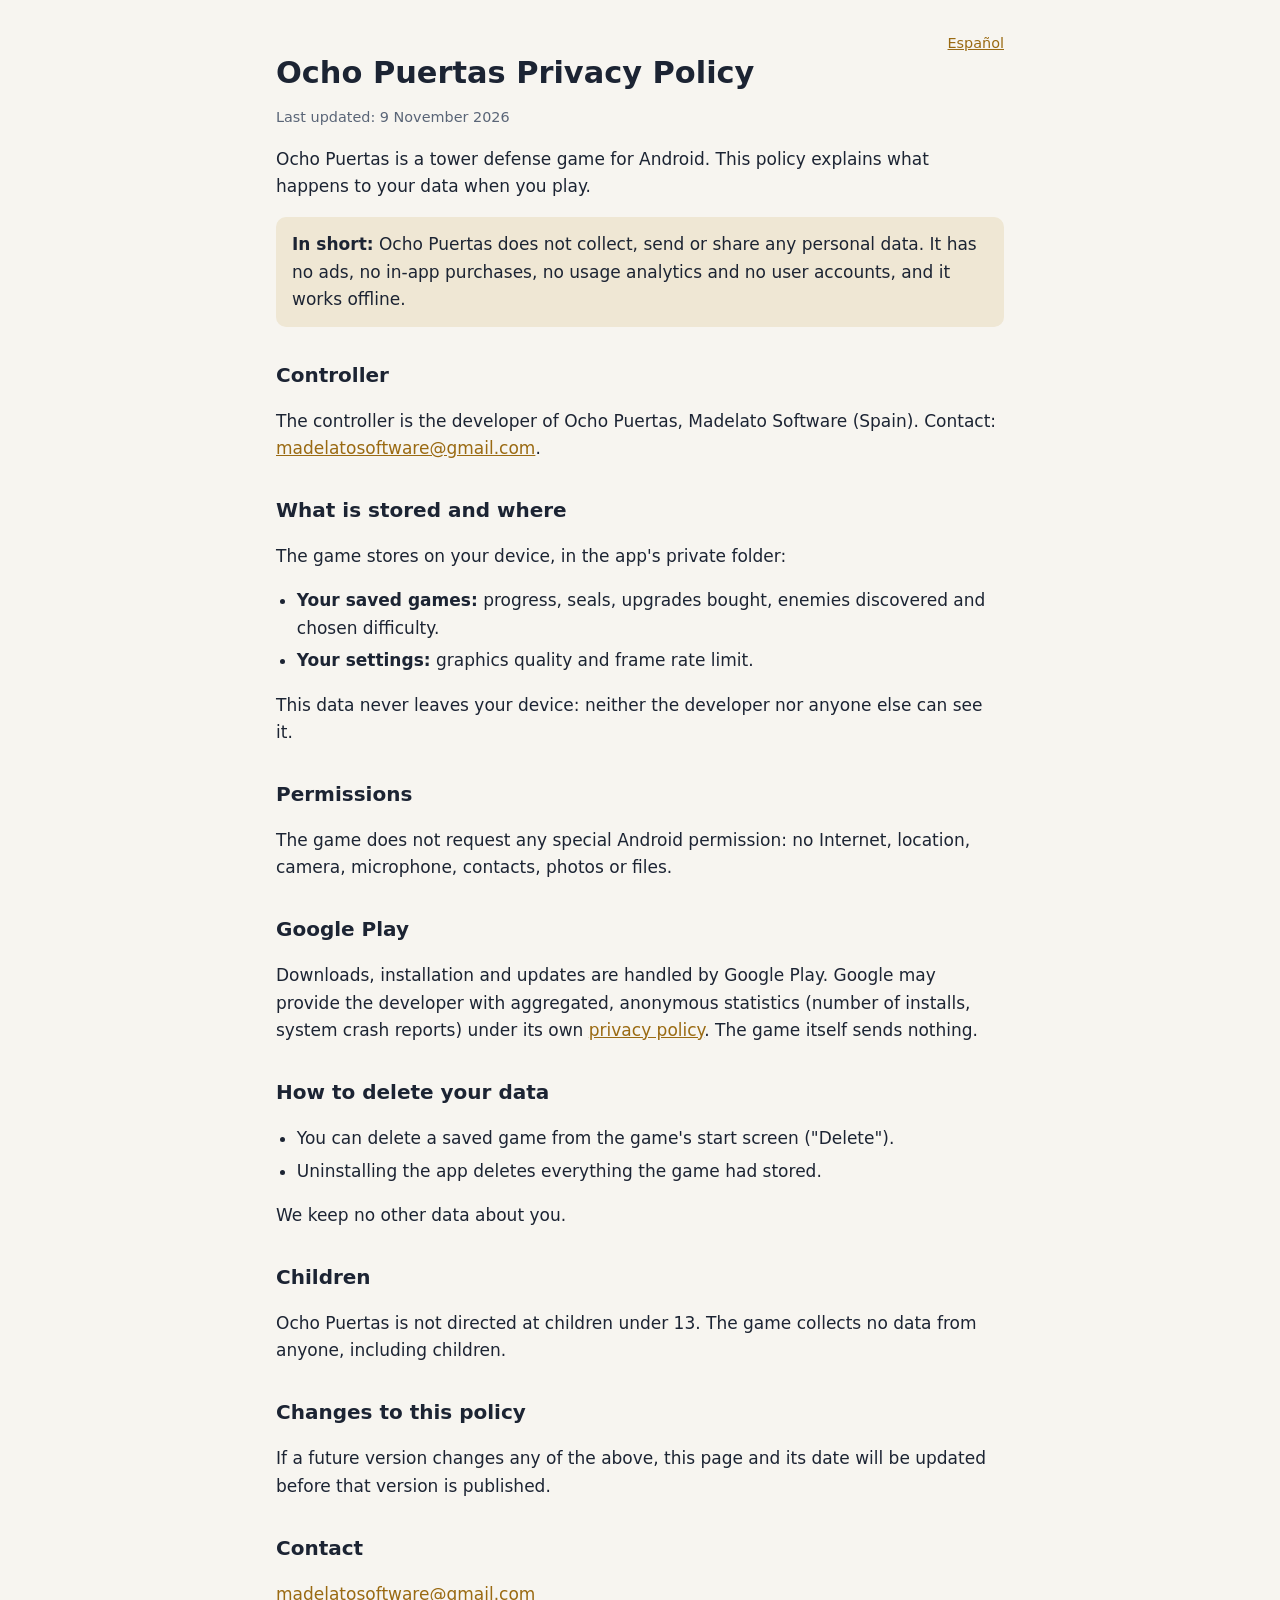
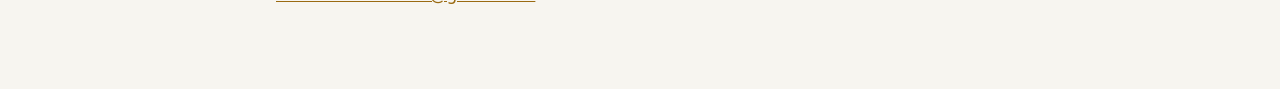
==== en.html @ 392df6e8 "Política de privacidad de Ocho Puertas (es y en) Co-Authored-By: Claude Opus 5.5 <noreply@anthropic." ====
<!doctype html>
<html lang="en">
<head>
<meta charset="utf-8">
<meta name="viewport" content="width=device-width, initial-scale=1">
<title>Privacy Policy · Ocho Puertas</title>
<meta name="description" content="What happens to your data when you play Ocho Puertas.">
<link rel="alternate" hreflang="es" href="index.html">
<link rel="stylesheet" href="style.css">
</head>
<body>
<main>
<p class="lang"><a href="index.html" hreflang="es">Español</a></p>

<h1>Ocho Puertas Privacy Policy</h1>
<p class="meta">Last updated: 9 November 2026</p>

<p>Ocho Puertas is a tower defense game for Android. This policy explains what happens to your data when you play.</p>

<p class="summary"><strong>In short:</strong> Ocho Puertas does not collect, send or share any personal data. It has no ads, no in-app purchases, no usage analytics and no user accounts, and it works offline.</p>

<h2>Controller</h2>
<p>The controller is the developer of Ocho Puertas, Madelato Software (Spain). Contact: <a href="mailto:madelatosoftware@gmail.com">madelatosoftware@gmail.com</a>.</p>

<h2>What is stored and where</h2>
<p>The game stores on your device, in the app's private folder:</p>
<ul>
<li><strong>Your saved games:</strong> progress, seals, upgrades bought, enemies discovered and chosen difficulty.</li>
<li><strong>Your settings:</strong> graphics quality and frame rate limit.</li>
</ul>
<p>This data never leaves your device: neither the developer nor anyone else can see it.</p>

<h2>Permissions</h2>
<p>The game does not request any special Android permission: no Internet, location, camera, microphone, contacts, photos or files.</p>

<h2>Google Play</h2>
<p>Downloads, installation and updates are handled by Google Play. Google may provide the developer with aggregated, anonymous statistics (number of installs, system crash reports) under its own <a href="https://policies.google.com/privacy">privacy policy</a>. The game itself sends nothing.</p>

<h2 id="delete-data">How to delete your data</h2>
<ul>
<li>You can delete a saved game from the game's start screen ("Delete").</li>
<li>Uninstalling the app deletes everything the game had stored.</li>
</ul>
<p>We keep no other data about you.</p>

<h2>Children</h2>
<p>Ocho Puertas is not directed at children under 13. The game collects no data from anyone, including children.</p>

<h2>Changes to this policy</h2>
<p>If a future version changes any of the above, this page and its date will be updated before that version is published.</p>

<h2>Contact</h2>
<p><a href="mailto:madelatosoftware@gmail.com">madelatosoftware@gmail.com</a></p>
</main>
</body>
</html>
---- style.css ----
:root {
  --bg: #f7f5f0;
  --text: #1c2433;
  --muted: #5a6577;
  --accent: #9a6a12;
  --border: #d9d4c7;
  --summary: #efe7d4;
  color-scheme: light dark;
}
@media (prefers-color-scheme: dark) {
  :root {
    --bg: #070d1a;
    --text: #e8edf5;
    --muted: #9aa8bd;
    --accent: #f2b84b;
    --border: #24324a;
    --summary: #13233a;
  }
}
* { box-sizing: border-box; }
body {
  margin: 0;
  background: var(--bg);
  color: var(--text);
  font: 17px/1.6 system-ui, -apple-system, "Segoe UI", Roboto, sans-serif;
}
main { max-width: 760px; margin: 0 auto; padding: 32px 16px 64px; }
h1 { font-size: 1.9rem; line-height: 1.2; margin: 0 0 4px; }
h2 { font-size: 1.25rem; margin: 2rem 0 0.5rem; }
.meta, .lang { color: var(--muted); font-size: 0.9rem; }
.lang { text-align: right; margin: 0; }
.summary { background: var(--summary); border-radius: 10px; padding: 14px 16px; }
a { color: var(--accent); }
code { font-size: 0.9em; overflow-wrap: anywhere; }
ul { padding-left: 1.3rem; }
li { margin: 0.35rem 0; }
table { width: 100%; border-collapse: collapse; font-size: 0.95rem; display: block; overflow-x: auto; }
th, td { text-align: left; vertical-align: top; padding: 8px 10px; border-bottom: 1px solid var(--border); }
th { color: var(--muted); font-weight: 600; }
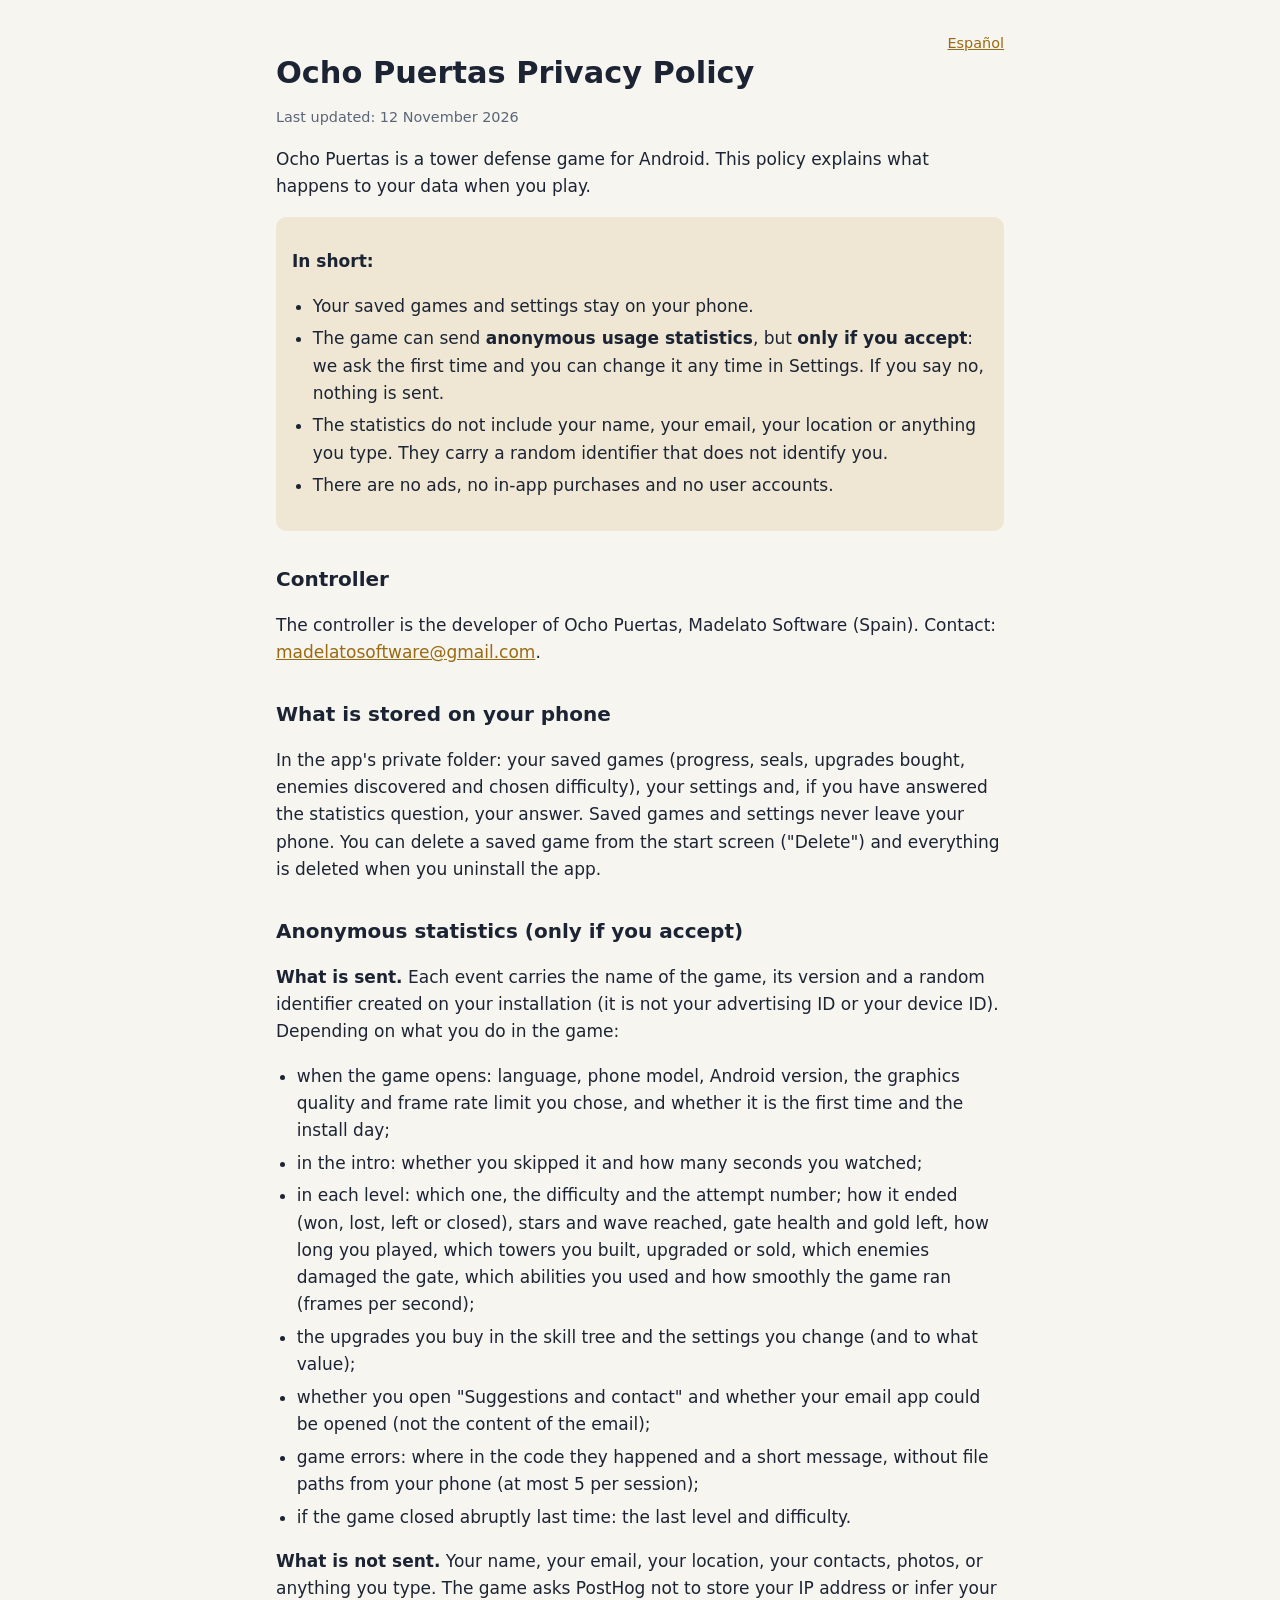
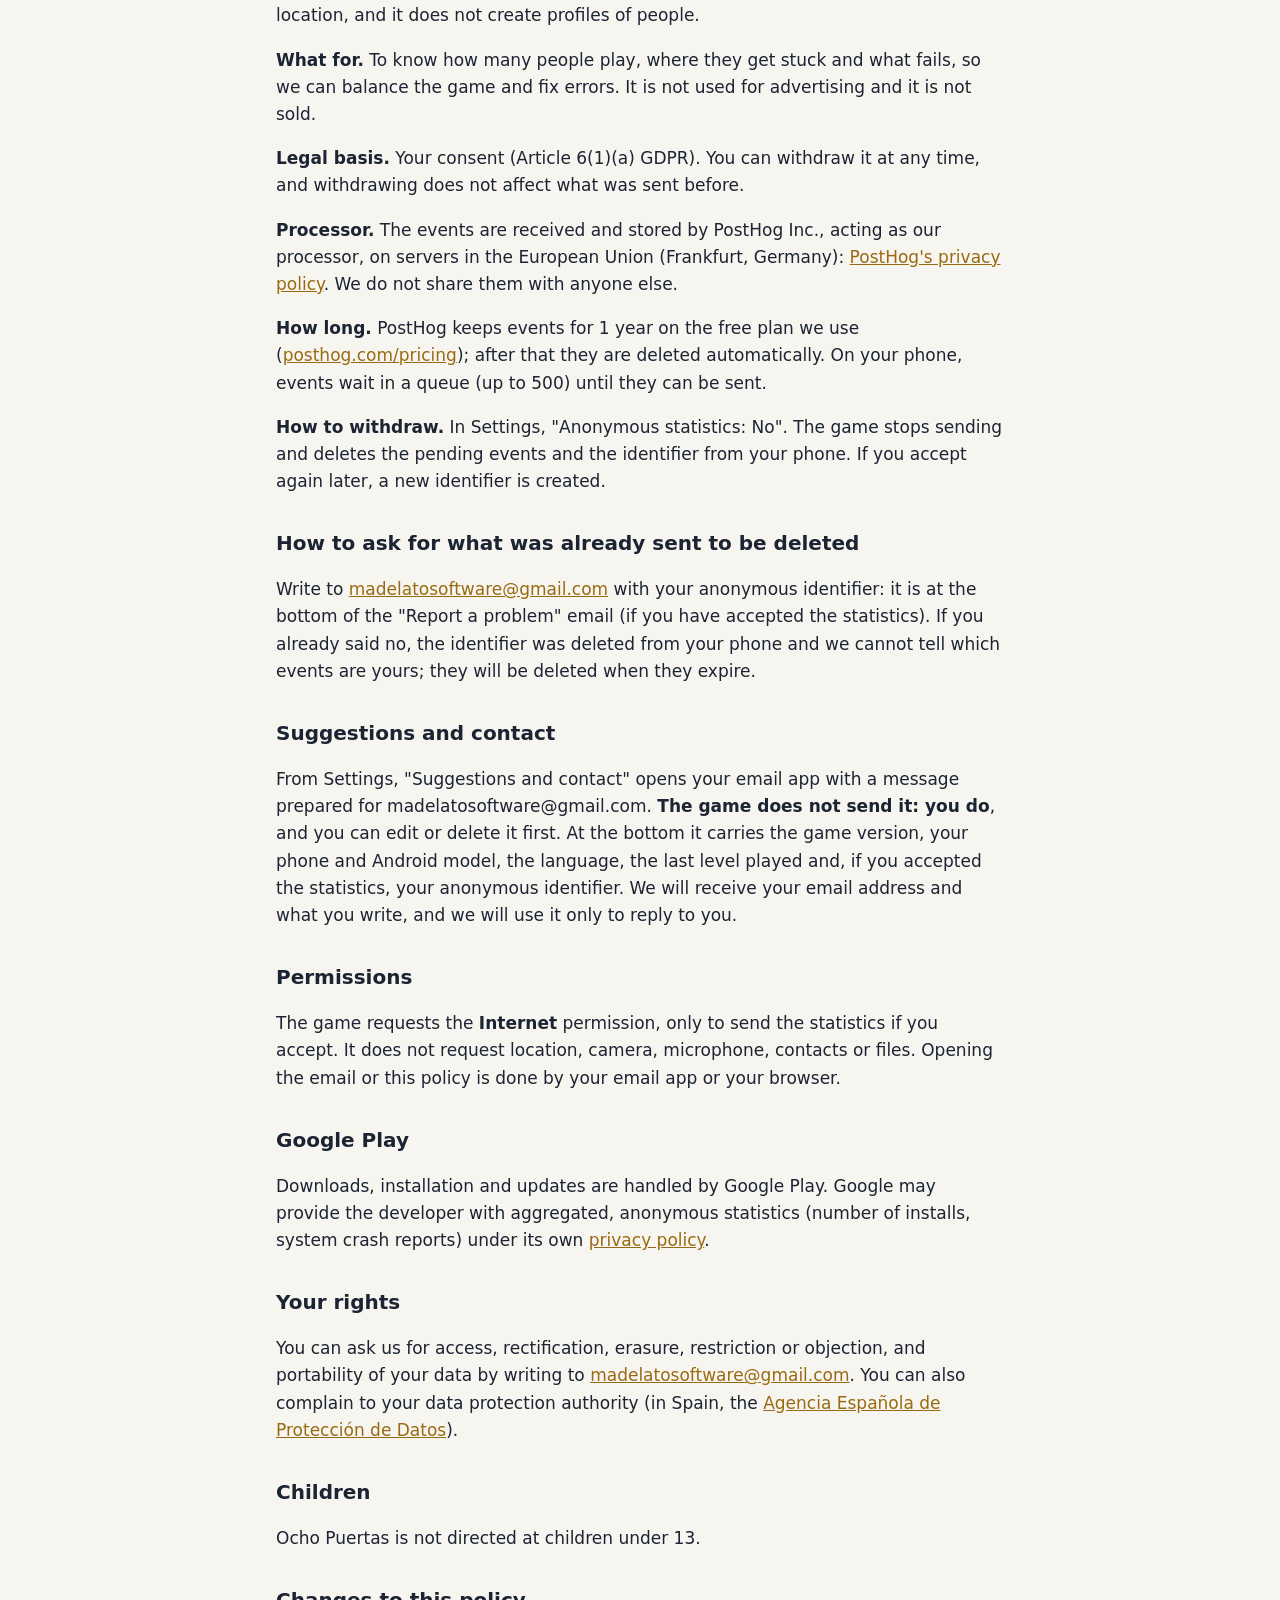
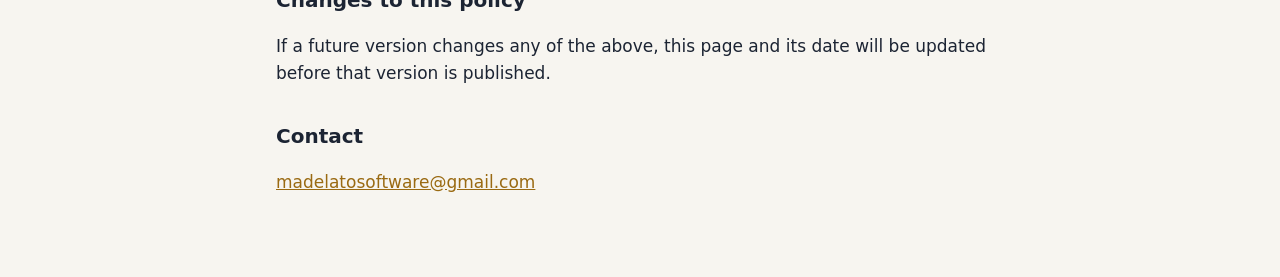
==== commit 667330e6: "Política de privacidad: estadísticas anónimas y contacto Reescrita para la versión con estadísticas " ====
--- a/en.html
+++ b/en.html
@@ -13,38 +13,68 @@
 <p class="lang"><a href="index.html" hreflang="es">Español</a></p>
 
 <h1>Ocho Puertas Privacy Policy</h1>
-<p class="meta">Last updated: 9 November 2026</p>
+<p class="meta">Last updated: 12 November 2026</p>
 
 <p>Ocho Puertas is a tower defense game for Android. This policy explains what happens to your data when you play.</p>
 
-<p class="summary"><strong>In short:</strong> Ocho Puertas does not collect, send or share any personal data. It has no ads, no in-app purchases, no usage analytics and no user accounts, and it works offline.</p>
+<div class="summary">
+<p><strong>In short:</strong></p>
+<ul>
+<li>Your saved games and settings stay on your phone.</li>
+<li>The game can send <strong>anonymous usage statistics</strong>, but <strong>only if you accept</strong>: we ask the first time and you can change it any time in Settings. If you say no, nothing is sent.</li>
+<li>The statistics do not include your name, your email, your location or anything you type. They carry a random identifier that does not identify you.</li>
+<li>There are no ads, no in-app purchases and no user accounts.</li>
+</ul>
+</div>
 
 <h2>Controller</h2>
 <p>The controller is the developer of Ocho Puertas, Madelato Software (Spain). Contact: <a href="mailto:madelatosoftware@gmail.com">madelatosoftware@gmail.com</a>.</p>
 
-<h2>What is stored and where</h2>
-<p>The game stores on your device, in the app's private folder:</p>
+<h2>What is stored on your phone</h2>
+<p>In the app's private folder: your saved games (progress, seals, upgrades bought, enemies discovered and chosen difficulty), your settings and, if you have answered the statistics question, your answer. Saved games and settings never leave your phone. You can delete a saved game from the start screen ("Delete") and everything is deleted when you uninstall the app.</p>
+
+<h2 id="statistics">Anonymous statistics (only if you accept)</h2>
+
+<p><strong>What is sent.</strong> Each event carries the name of the game, its version and a random identifier created on your installation (it is not your advertising ID or your device ID). Depending on what you do in the game:</p>
 <ul>
-<li><strong>Your saved games:</strong> progress, seals, upgrades bought, enemies discovered and chosen difficulty.</li>
-<li><strong>Your settings:</strong> graphics quality and frame rate limit.</li>
+<li>when the game opens: language, phone model, Android version, the graphics quality and frame rate limit you chose, and whether it is the first time and the install day;</li>
+<li>in the intro: whether you skipped it and how many seconds you watched;</li>
+<li>in each level: which one, the difficulty and the attempt number; how it ended (won, lost, left or closed), stars and wave reached, gate health and gold left, how long you played, which towers you built, upgraded or sold, which enemies damaged the gate, which abilities you used and how smoothly the game ran (frames per second);</li>
+<li>the upgrades you buy in the skill tree and the settings you change (and to what value);</li>
+<li>whether you open "Suggestions and contact" and whether your email app could be opened (not the content of the email);</li>
+<li>game errors: where in the code they happened and a short message, without file paths from your phone (at most 5 per session);</li>
+<li>if the game closed abruptly last time: the last level and difficulty.</li>
 </ul>
-<p>This data never leaves your device: neither the developer nor anyone else can see it.</p>
+
+<p><strong>What is not sent.</strong> Your name, your email, your location, your contacts, photos, or anything you type. The game asks PostHog not to store your IP address or infer your location, and it does not create profiles of people.</p>
+
+<p><strong>What for.</strong> To know how many people play, where they get stuck and what fails, so we can balance the game and fix errors. It is not used for advertising and it is not sold.</p>
+
+<p><strong>Legal basis.</strong> Your consent (Article 6(1)(a) GDPR). You can withdraw it at any time, and withdrawing does not affect what was sent before.</p>
+
+<p><strong>Processor.</strong> The events are received and stored by PostHog Inc., acting as our processor, on servers in the European Union (Frankfurt, Germany): <a href="https://posthog.com/privacy">PostHog's privacy policy</a>. We do not share them with anyone else.</p>
+
+<p><strong>How long.</strong> PostHog keeps events for 1 year on the free plan we use (<a href="https://posthog.com/pricing">posthog.com/pricing</a>); after that they are deleted automatically. On your phone, events wait in a queue (up to 500) until they can be sent.</p>
+
+<p><strong>How to withdraw.</strong> In Settings, "Anonymous statistics: No". The game stops sending and deletes the pending events and the identifier from your phone. If you accept again later, a new identifier is created.</p>
+
+<h2 id="delete-data">How to ask for what was already sent to be deleted</h2>
+<p>Write to <a href="mailto:madelatosoftware@gmail.com">madelatosoftware@gmail.com</a> with your anonymous identifier: it is at the bottom of the "Report a problem" email (if you have accepted the statistics). If you already said no, the identifier was deleted from your phone and we cannot tell which events are yours; they will be deleted when they expire.</p>
+
+<h2>Suggestions and contact</h2>
+<p>From Settings, "Suggestions and contact" opens your email app with a message prepared for madelatosoftware@gmail.com. <strong>The game does not send it: you do</strong>, and you can edit or delete it first. At the bottom it carries the game version, your phone and Android model, the language, the last level played and, if you accepted the statistics, your anonymous identifier. We will receive your email address and what you write, and we will use it only to reply to you.</p>
 
 <h2>Permissions</h2>
-<p>The game does not request any special Android permission: no Internet, location, camera, microphone, contacts, photos or files.</p>
+<p>The game requests the <strong>Internet</strong> permission, only to send the statistics if you accept. It does not request location, camera, microphone, contacts or files. Opening the email or this policy is done by your email app or your browser.</p>
 
 <h2>Google Play</h2>
-<p>Downloads, installation and updates are handled by Google Play. Google may provide the developer with aggregated, anonymous statistics (number of installs, system crash reports) under its own <a href="https://policies.google.com/privacy">privacy policy</a>. The game itself sends nothing.</p>
+<p>Downloads, installation and updates are handled by Google Play. Google may provide the developer with aggregated, anonymous statistics (number of installs, system crash reports) under its own <a href="https://policies.google.com/privacy">privacy policy</a>.</p>
 
-<h2 id="delete-data">How to delete your data</h2>
-<ul>
-<li>You can delete a saved game from the game's start screen ("Delete").</li>
-<li>Uninstalling the app deletes everything the game had stored.</li>
-</ul>
-<p>We keep no other data about you.</p>
+<h2>Your rights</h2>
+<p>You can ask us for access, rectification, erasure, restriction or objection, and portability of your data by writing to <a href="mailto:madelatosoftware@gmail.com">madelatosoftware@gmail.com</a>. You can also complain to your data protection authority (in Spain, the <a href="https://www.aepd.es">Agencia Española de Protección de Datos</a>).</p>
 
 <h2>Children</h2>
-<p>Ocho Puertas is not directed at children under 13. The game collects no data from anyone, including children.</p>
+<p>Ocho Puertas is not directed at children under 13.</p>
 
 <h2>Changes to this policy</h2>
 <p>If a future version changes any of the above, this page and its date will be updated before that version is published.</p>
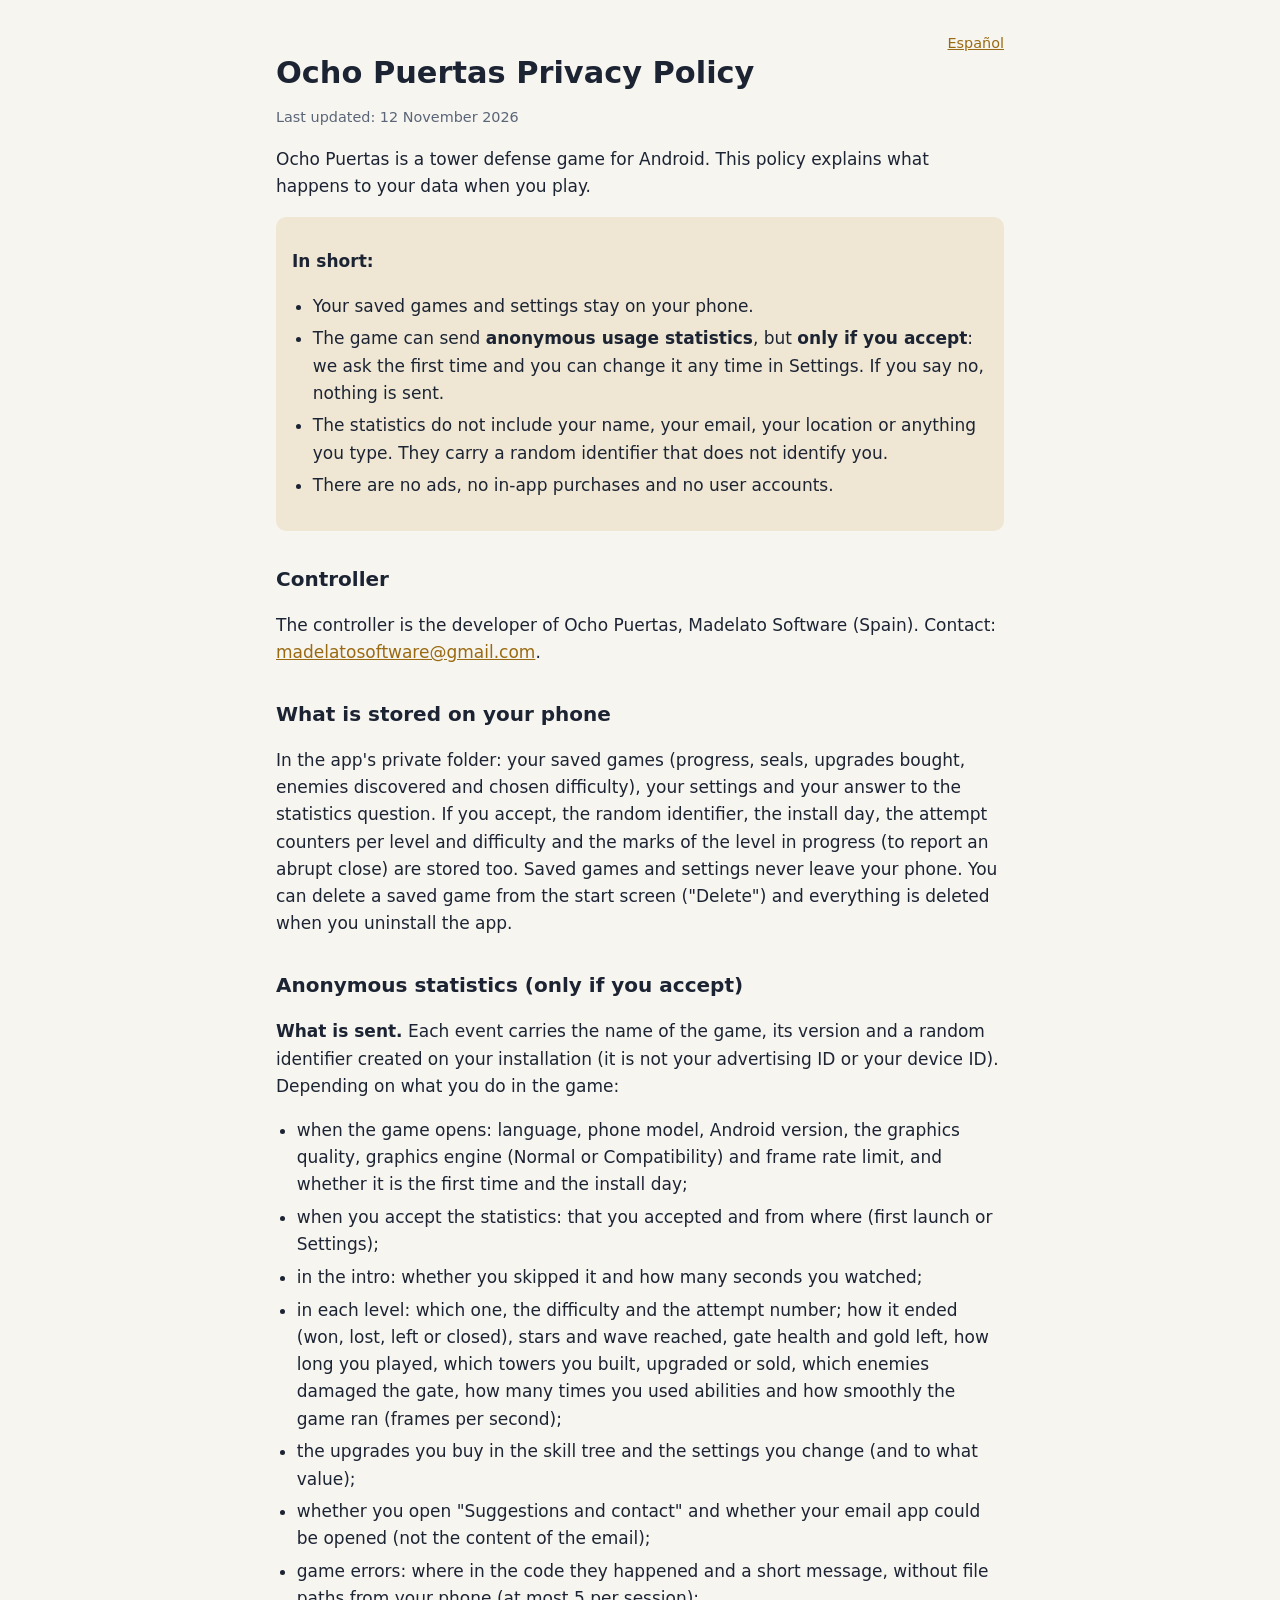
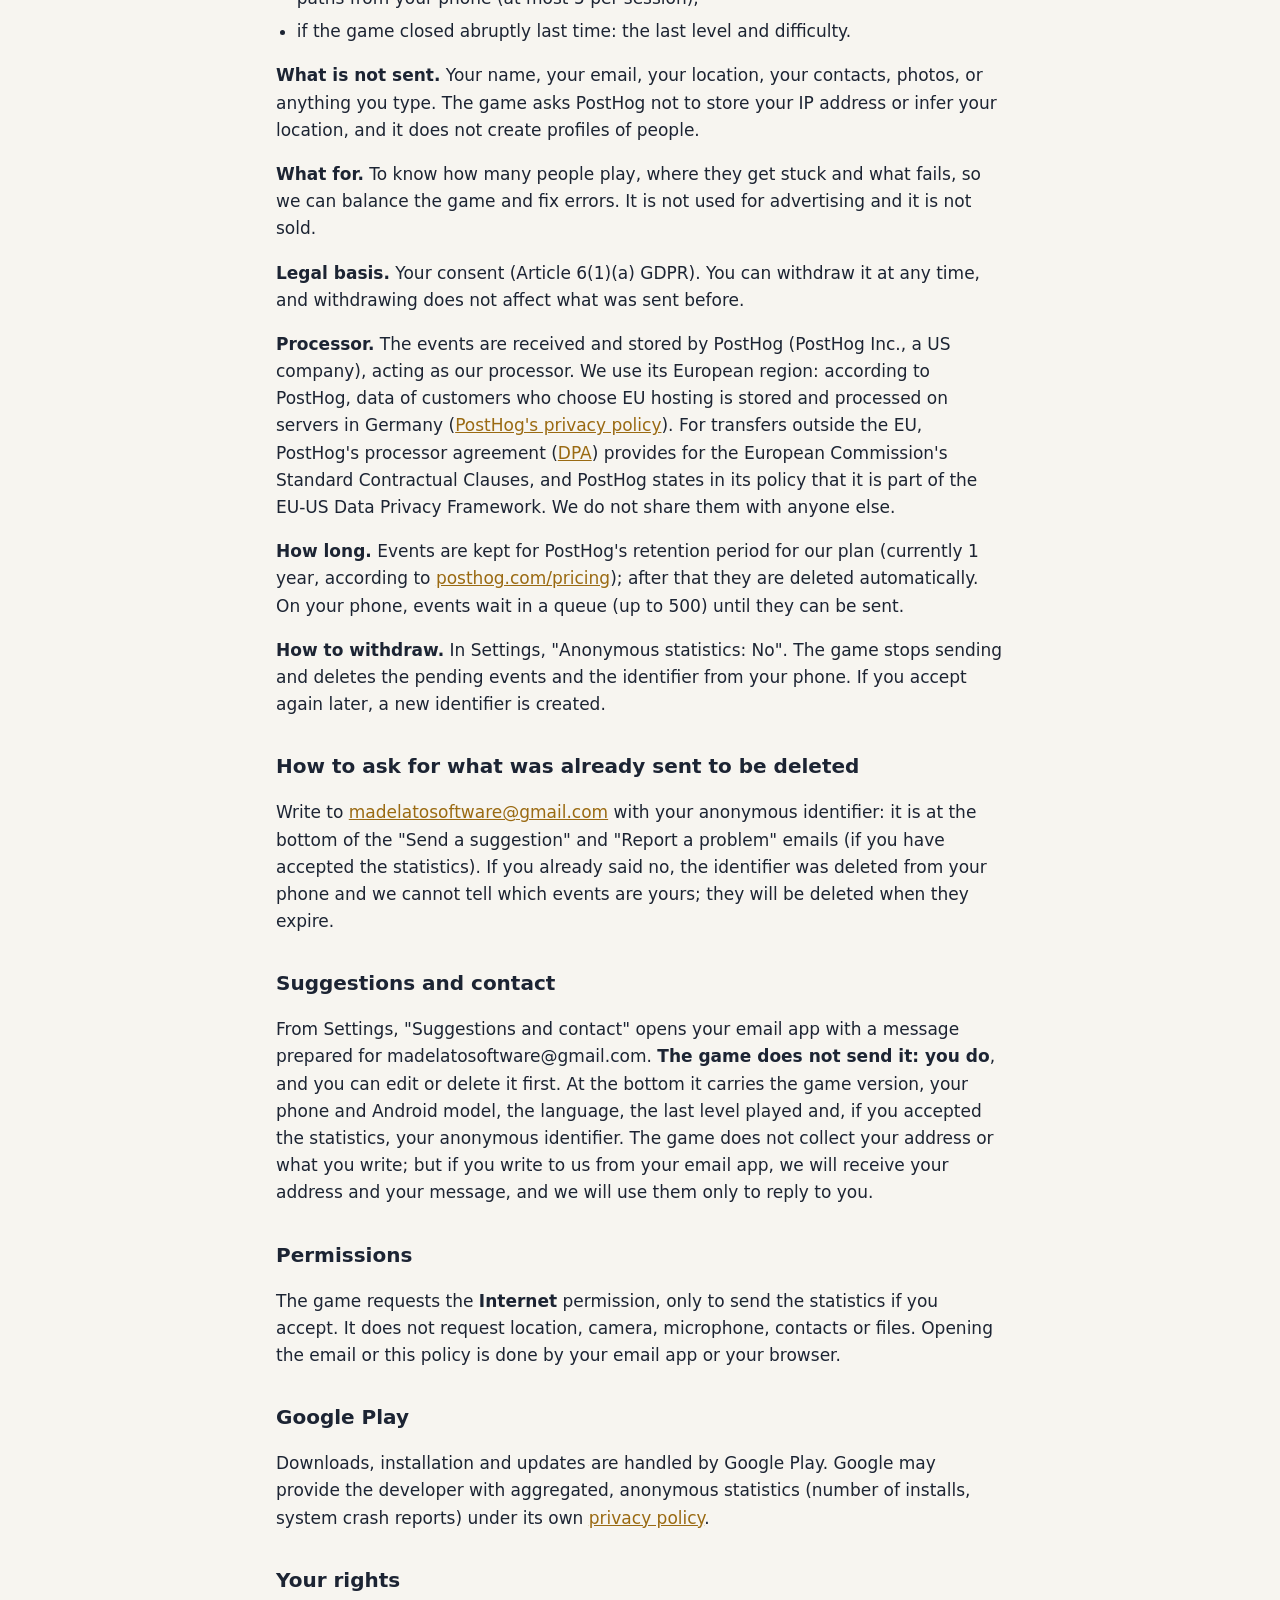
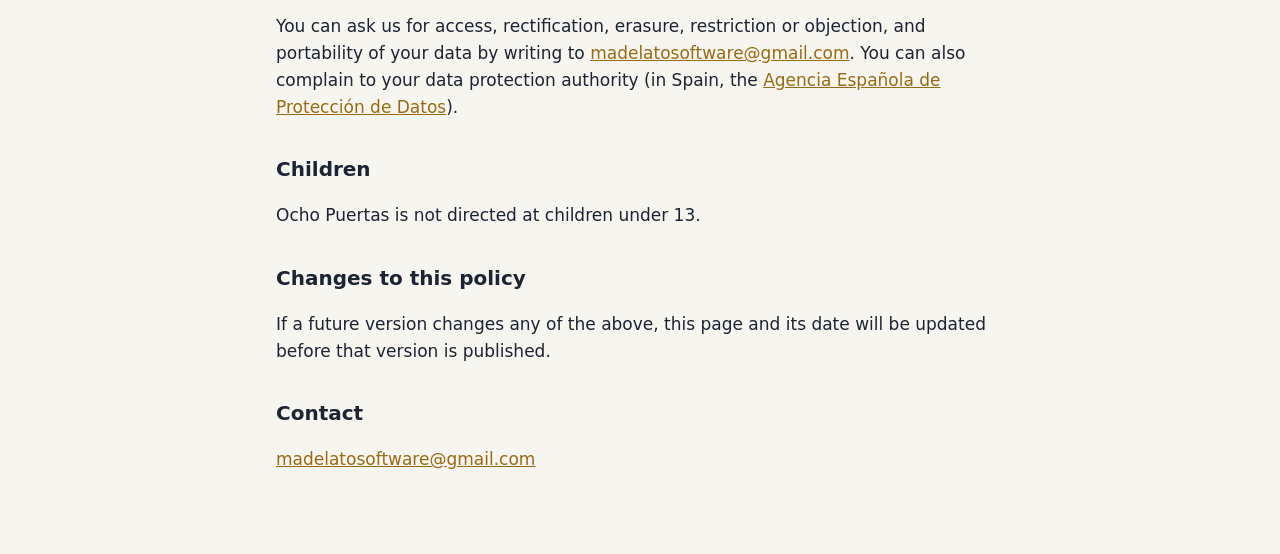
==== commit 1dda14c0: "Política de privacidad: encargado, transferencias y detalles de la revisión PostHog: alojamiento en " ====
--- a/en.html
+++ b/en.html
@@ -31,15 +31,16 @@
 <p>The controller is the developer of Ocho Puertas, Madelato Software (Spain). Contact: <a href="mailto:madelatosoftware@gmail.com">madelatosoftware@gmail.com</a>.</p>
 
 <h2>What is stored on your phone</h2>
-<p>In the app's private folder: your saved games (progress, seals, upgrades bought, enemies discovered and chosen difficulty), your settings and, if you have answered the statistics question, your answer. Saved games and settings never leave your phone. You can delete a saved game from the start screen ("Delete") and everything is deleted when you uninstall the app.</p>
+<p>In the app's private folder: your saved games (progress, seals, upgrades bought, enemies discovered and chosen difficulty), your settings and your answer to the statistics question. If you accept, the random identifier, the install day, the attempt counters per level and difficulty and the marks of the level in progress (to report an abrupt close) are stored too. Saved games and settings never leave your phone. You can delete a saved game from the start screen ("Delete") and everything is deleted when you uninstall the app.</p>
 
 <h2 id="statistics">Anonymous statistics (only if you accept)</h2>
 
 <p><strong>What is sent.</strong> Each event carries the name of the game, its version and a random identifier created on your installation (it is not your advertising ID or your device ID). Depending on what you do in the game:</p>
 <ul>
-<li>when the game opens: language, phone model, Android version, the graphics quality and frame rate limit you chose, and whether it is the first time and the install day;</li>
+<li>when the game opens: language, phone model, Android version, the graphics quality, graphics engine (Normal or Compatibility) and frame rate limit, and whether it is the first time and the install day;</li>
+<li>when you accept the statistics: that you accepted and from where (first launch or Settings);</li>
 <li>in the intro: whether you skipped it and how many seconds you watched;</li>
-<li>in each level: which one, the difficulty and the attempt number; how it ended (won, lost, left or closed), stars and wave reached, gate health and gold left, how long you played, which towers you built, upgraded or sold, which enemies damaged the gate, which abilities you used and how smoothly the game ran (frames per second);</li>
+<li>in each level: which one, the difficulty and the attempt number; how it ended (won, lost, left or closed), stars and wave reached, gate health and gold left, how long you played, which towers you built, upgraded or sold, which enemies damaged the gate, how many times you used abilities and how smoothly the game ran (frames per second);</li>
 <li>the upgrades you buy in the skill tree and the settings you change (and to what value);</li>
 <li>whether you open "Suggestions and contact" and whether your email app could be opened (not the content of the email);</li>
 <li>game errors: where in the code they happened and a short message, without file paths from your phone (at most 5 per session);</li>
@@ -52,17 +53,17 @@
 
 <p><strong>Legal basis.</strong> Your consent (Article 6(1)(a) GDPR). You can withdraw it at any time, and withdrawing does not affect what was sent before.</p>
 
-<p><strong>Processor.</strong> The events are received and stored by PostHog Inc., acting as our processor, on servers in the European Union (Frankfurt, Germany): <a href="https://posthog.com/privacy">PostHog's privacy policy</a>. We do not share them with anyone else.</p>
+<p><strong>Processor.</strong> The events are received and stored by PostHog (PostHog Inc., a US company), acting as our processor. We use its European region: according to PostHog, data of customers who choose EU hosting is stored and processed on servers in Germany (<a href="https://posthog.com/privacy">PostHog's privacy policy</a>). For transfers outside the EU, PostHog's processor agreement (<a href="https://posthog.com/dpa">DPA</a>) provides for the European Commission's Standard Contractual Clauses, and PostHog states in its policy that it is part of the EU-US Data Privacy Framework. We do not share them with anyone else.</p>
 
-<p><strong>How long.</strong> PostHog keeps events for 1 year on the free plan we use (<a href="https://posthog.com/pricing">posthog.com/pricing</a>); after that they are deleted automatically. On your phone, events wait in a queue (up to 500) until they can be sent.</p>
+<p><strong>How long.</strong> Events are kept for PostHog's retention period for our plan (currently 1 year, according to <a href="https://posthog.com/pricing">posthog.com/pricing</a>); after that they are deleted automatically. On your phone, events wait in a queue (up to 500) until they can be sent.</p>
 
 <p><strong>How to withdraw.</strong> In Settings, "Anonymous statistics: No". The game stops sending and deletes the pending events and the identifier from your phone. If you accept again later, a new identifier is created.</p>
 
 <h2 id="delete-data">How to ask for what was already sent to be deleted</h2>
-<p>Write to <a href="mailto:madelatosoftware@gmail.com">madelatosoftware@gmail.com</a> with your anonymous identifier: it is at the bottom of the "Report a problem" email (if you have accepted the statistics). If you already said no, the identifier was deleted from your phone and we cannot tell which events are yours; they will be deleted when they expire.</p>
+<p>Write to <a href="mailto:madelatosoftware@gmail.com">madelatosoftware@gmail.com</a> with your anonymous identifier: it is at the bottom of the "Send a suggestion" and "Report a problem" emails (if you have accepted the statistics). If you already said no, the identifier was deleted from your phone and we cannot tell which events are yours; they will be deleted when they expire.</p>
 
 <h2>Suggestions and contact</h2>
-<p>From Settings, "Suggestions and contact" opens your email app with a message prepared for madelatosoftware@gmail.com. <strong>The game does not send it: you do</strong>, and you can edit or delete it first. At the bottom it carries the game version, your phone and Android model, the language, the last level played and, if you accepted the statistics, your anonymous identifier. We will receive your email address and what you write, and we will use it only to reply to you.</p>
+<p>From Settings, "Suggestions and contact" opens your email app with a message prepared for madelatosoftware@gmail.com. <strong>The game does not send it: you do</strong>, and you can edit or delete it first. At the bottom it carries the game version, your phone and Android model, the language, the last level played and, if you accepted the statistics, your anonymous identifier. The game does not collect your address or what you write; but if you write to us from your email app, we will receive your address and your message, and we will use them only to reply to you.</p>
 
 <h2>Permissions</h2>
 <p>The game requests the <strong>Internet</strong> permission, only to send the statistics if you accept. It does not request location, camera, microphone, contacts or files. Opening the email or this policy is done by your email app or your browser.</p>
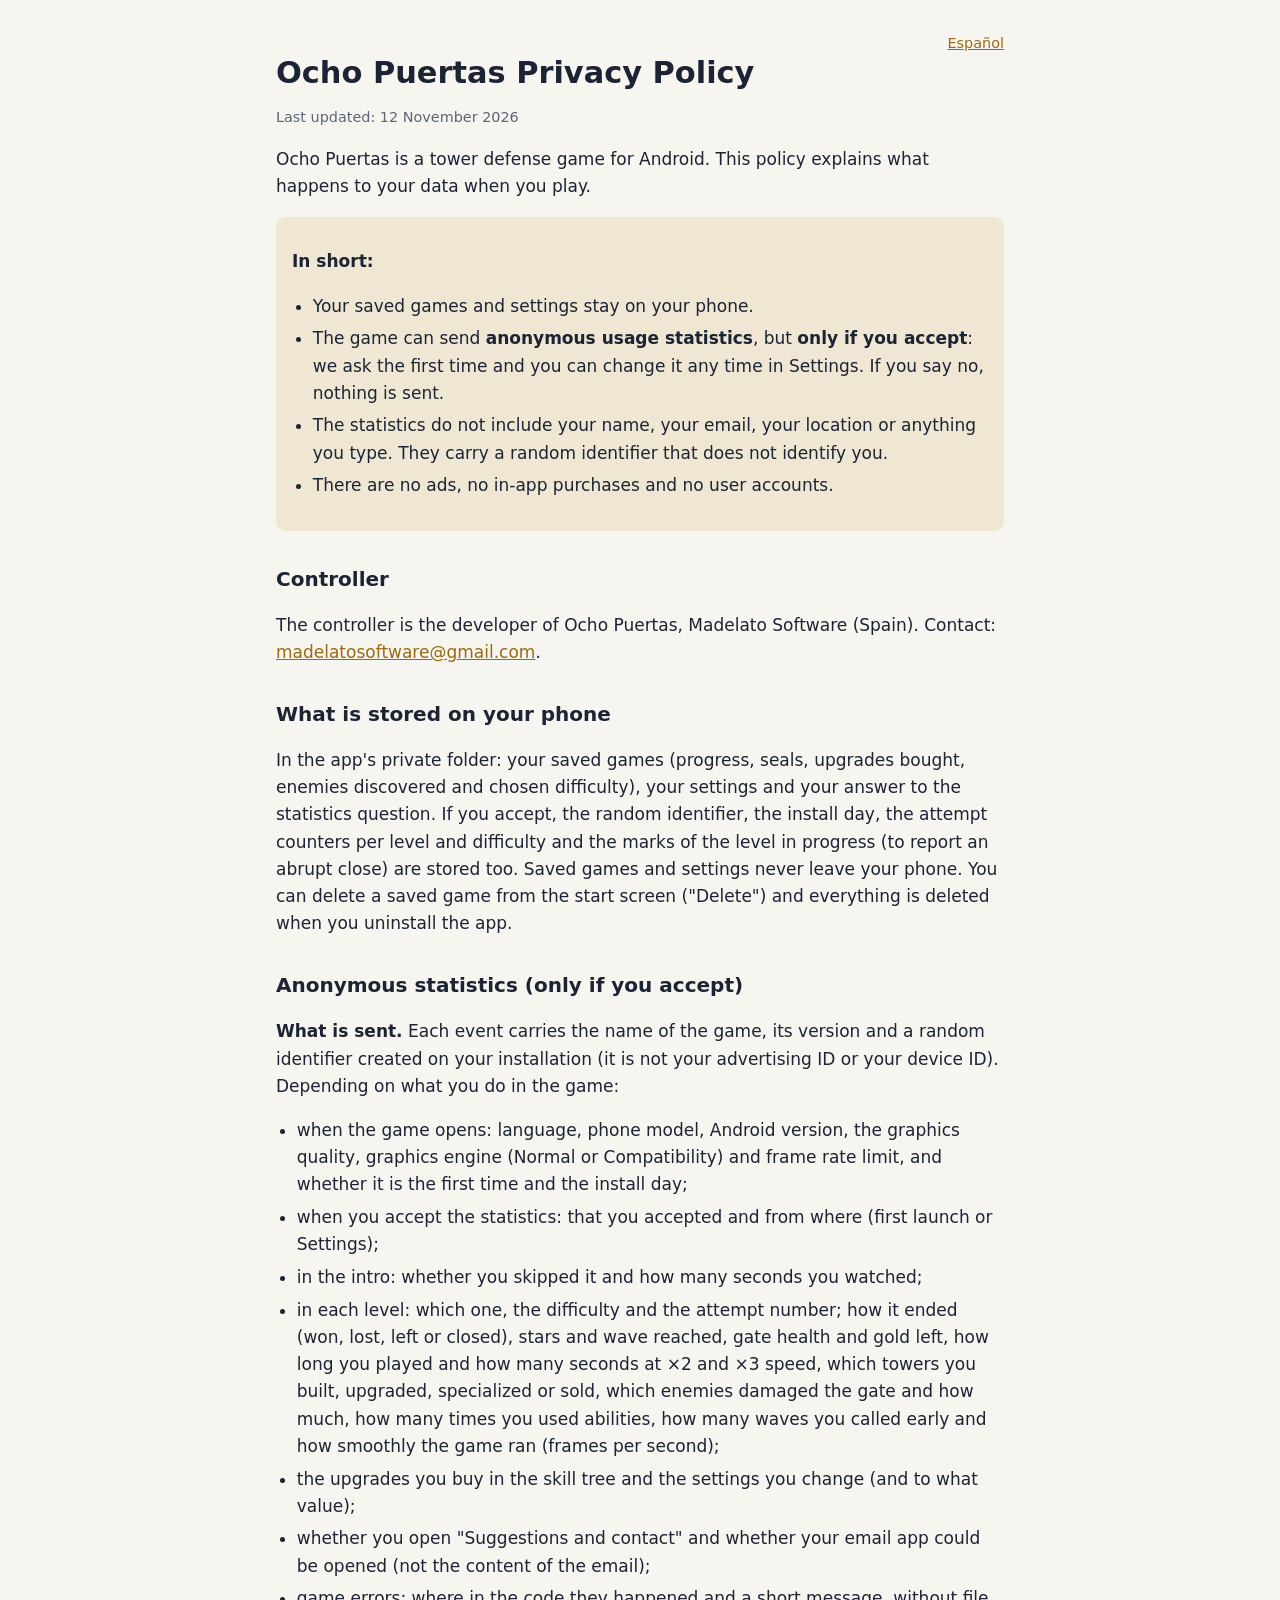
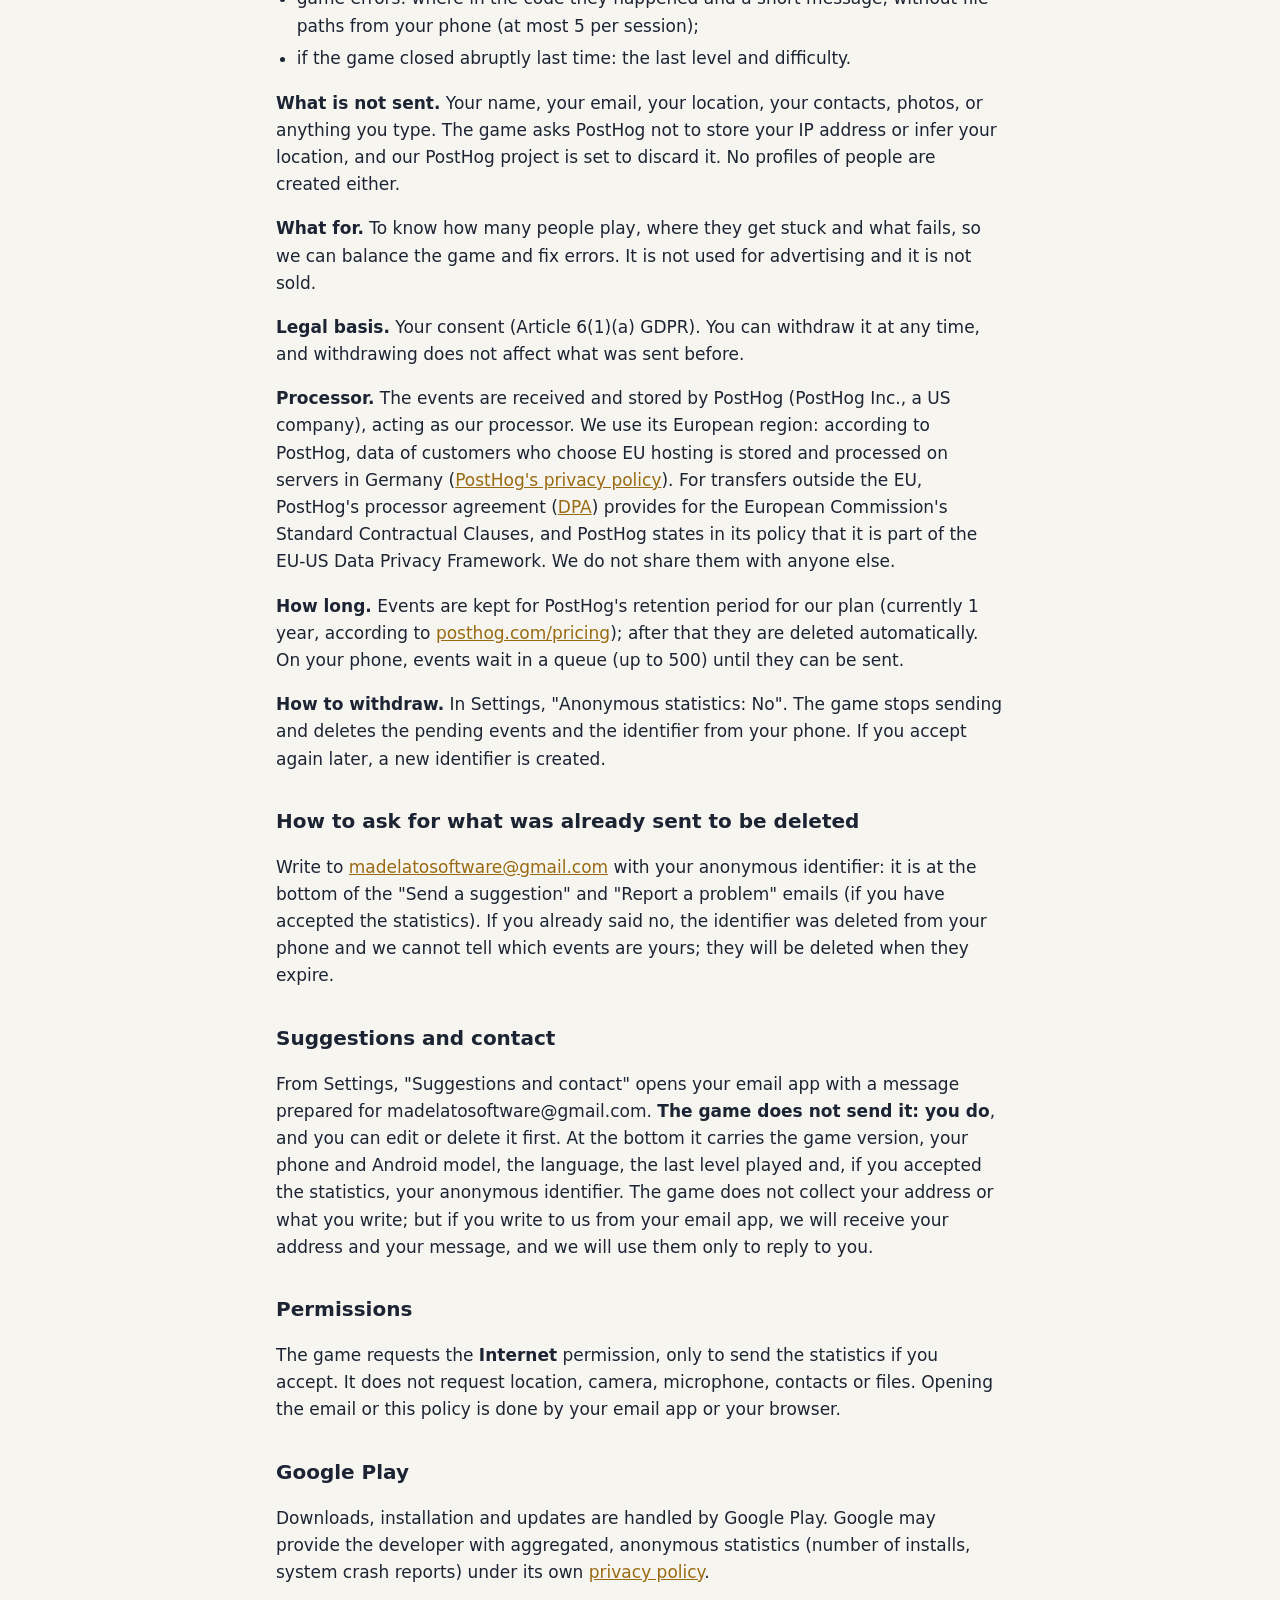
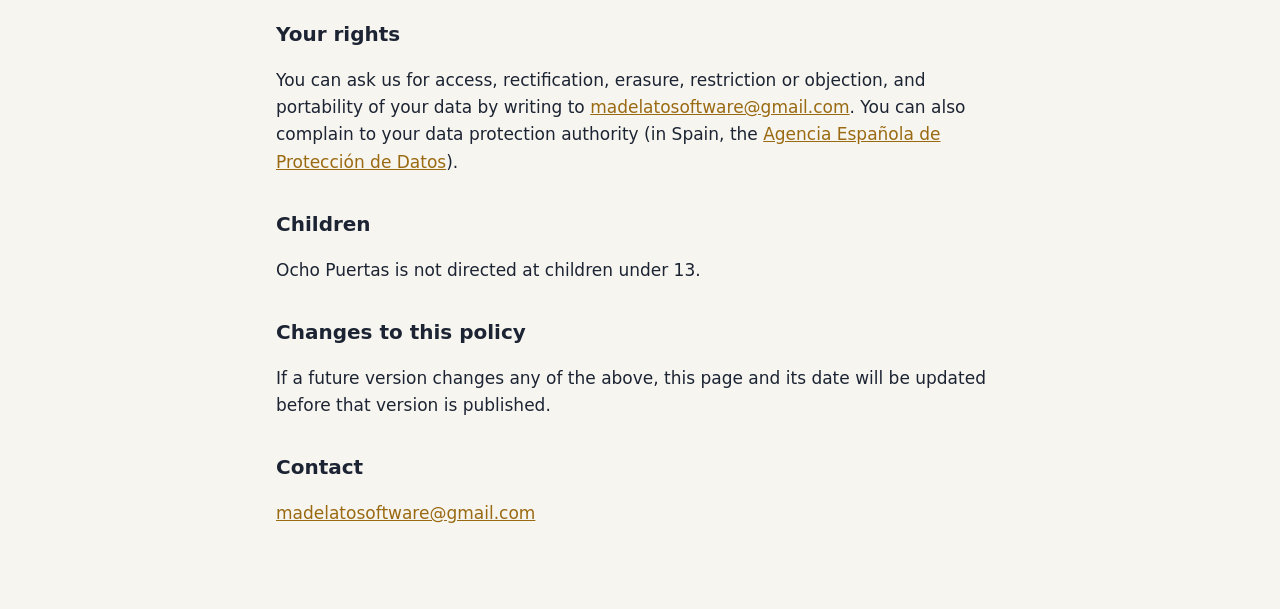
==== commit 7f629545: "Política: lo que falta de cada nivel y la IP descartada en PostHog En cada nivel se dice también qué" ====
--- a/en.html
+++ b/en.html
@@ -40,14 +40,14 @@
 <li>when the game opens: language, phone model, Android version, the graphics quality, graphics engine (Normal or Compatibility) and frame rate limit, and whether it is the first time and the install day;</li>
 <li>when you accept the statistics: that you accepted and from where (first launch or Settings);</li>
 <li>in the intro: whether you skipped it and how many seconds you watched;</li>
-<li>in each level: which one, the difficulty and the attempt number; how it ended (won, lost, left or closed), stars and wave reached, gate health and gold left, how long you played, which towers you built, upgraded or sold, which enemies damaged the gate, how many times you used abilities and how smoothly the game ran (frames per second);</li>
+<li>in each level: which one, the difficulty and the attempt number; how it ended (won, lost, left or closed), stars and wave reached, gate health and gold left, how long you played and how many seconds at ×2 and ×3 speed, which towers you built, upgraded, specialized or sold, which enemies damaged the gate and how much, how many times you used abilities, how many waves you called early and how smoothly the game ran (frames per second);</li>
 <li>the upgrades you buy in the skill tree and the settings you change (and to what value);</li>
 <li>whether you open "Suggestions and contact" and whether your email app could be opened (not the content of the email);</li>
 <li>game errors: where in the code they happened and a short message, without file paths from your phone (at most 5 per session);</li>
 <li>if the game closed abruptly last time: the last level and difficulty.</li>
 </ul>
 
-<p><strong>What is not sent.</strong> Your name, your email, your location, your contacts, photos, or anything you type. The game asks PostHog not to store your IP address or infer your location, and it does not create profiles of people.</p>
+<p><strong>What is not sent.</strong> Your name, your email, your location, your contacts, photos, or anything you type. The game asks PostHog not to store your IP address or infer your location, and our PostHog project is set to discard it. No profiles of people are created either.</p>
 
 <p><strong>What for.</strong> To know how many people play, where they get stuck and what fails, so we can balance the game and fix errors. It is not used for advertising and it is not sold.</p>
 
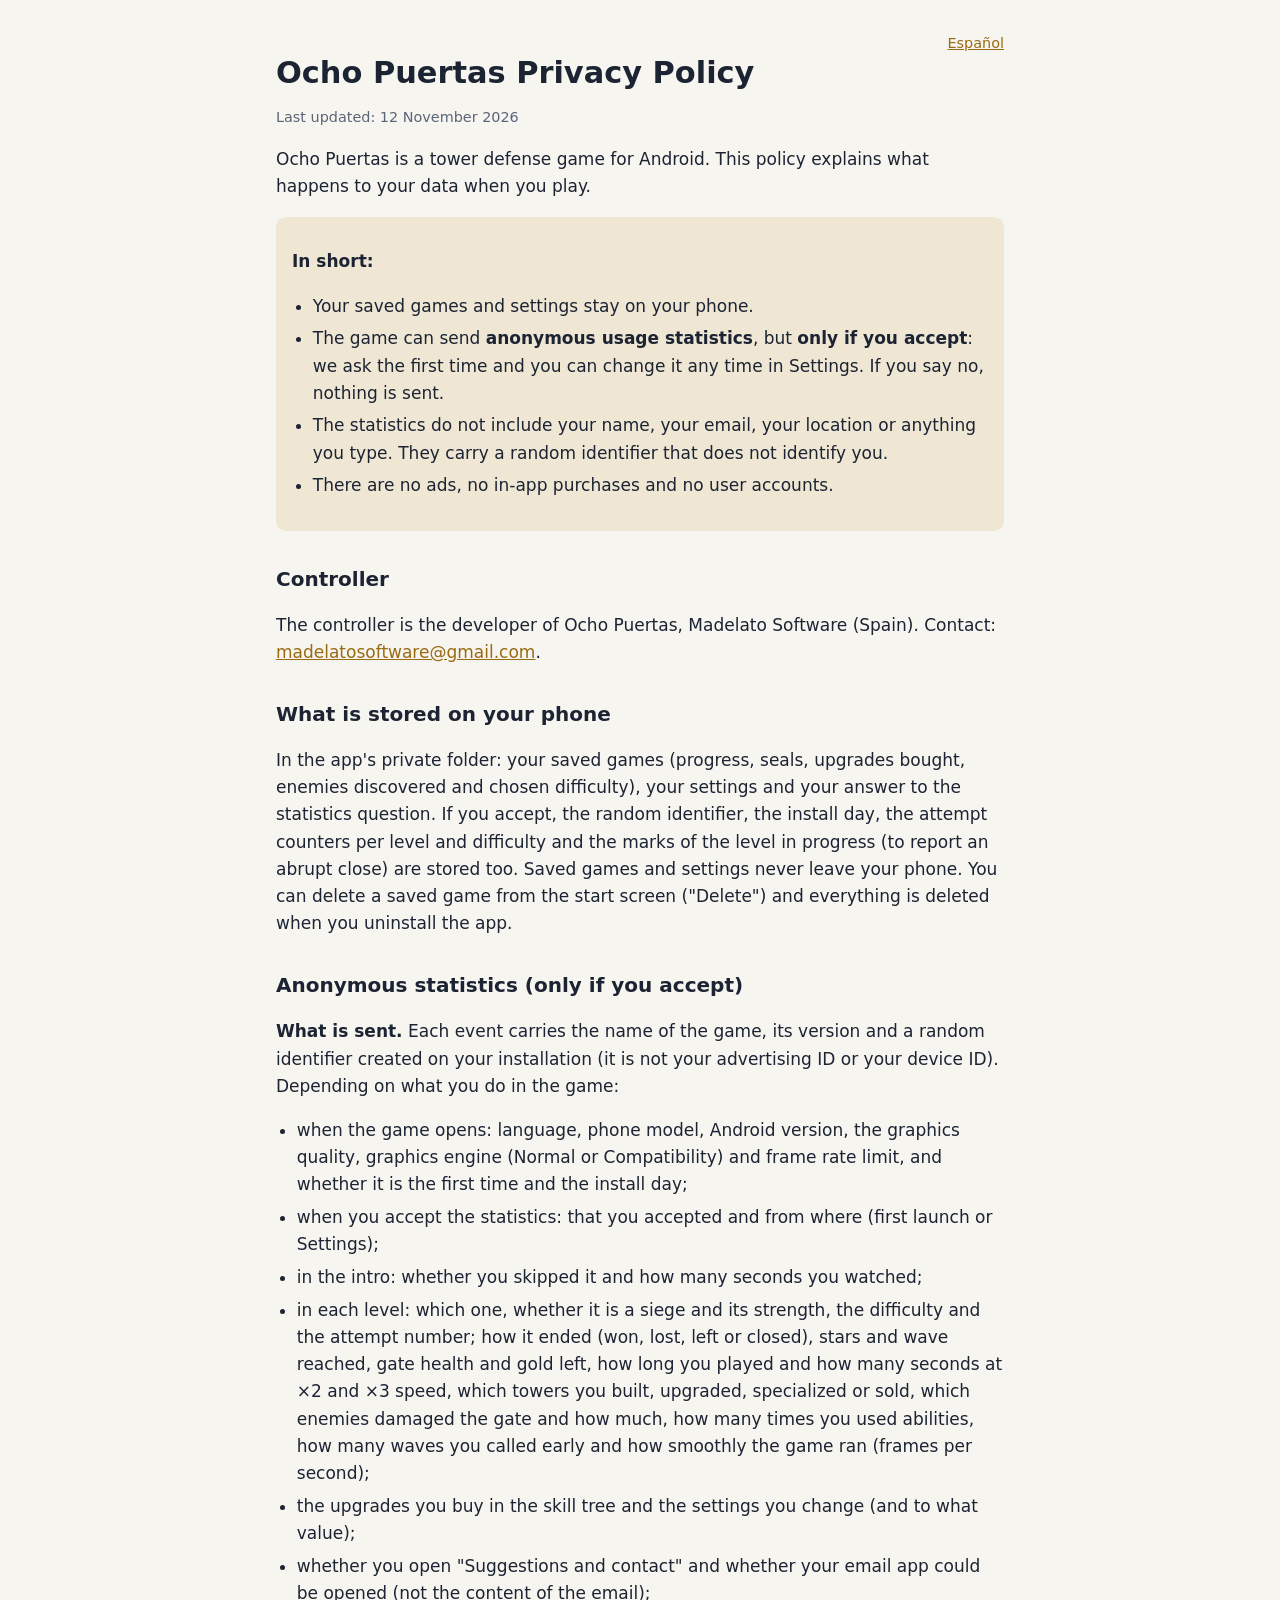
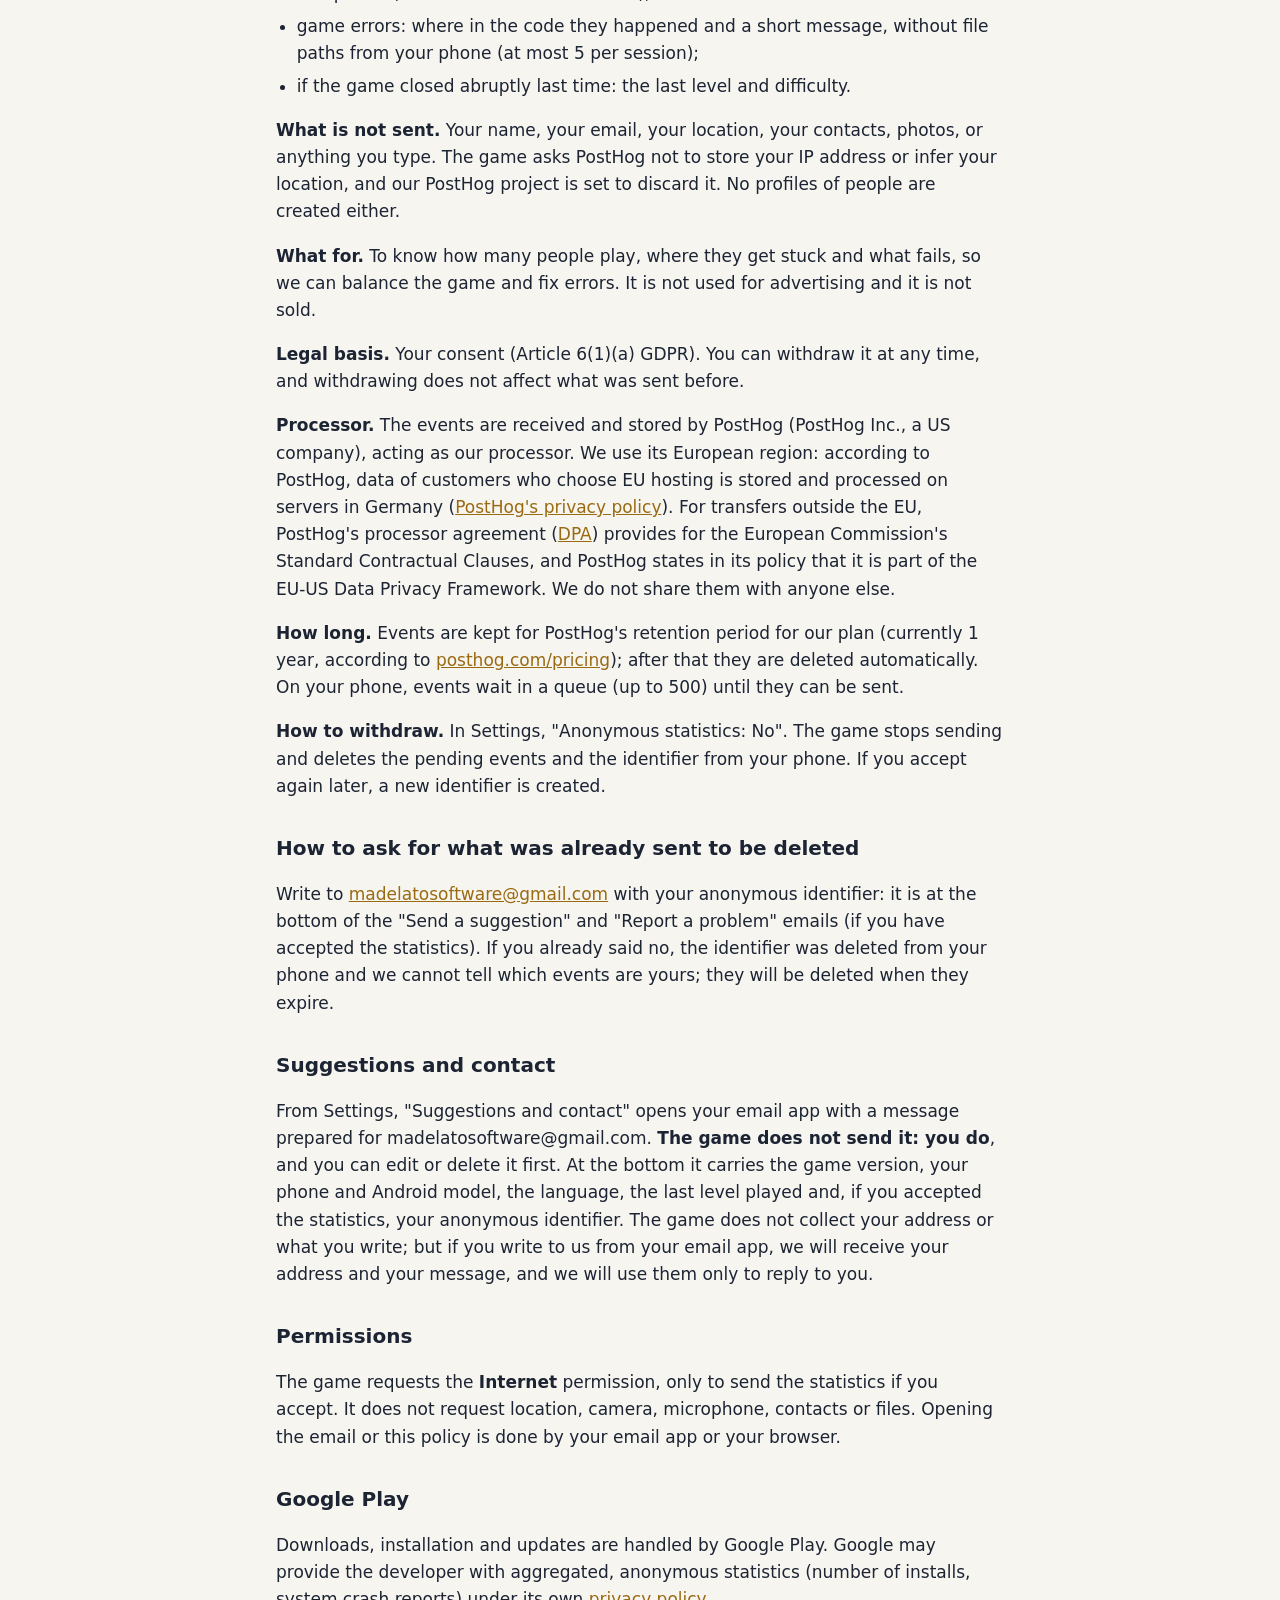
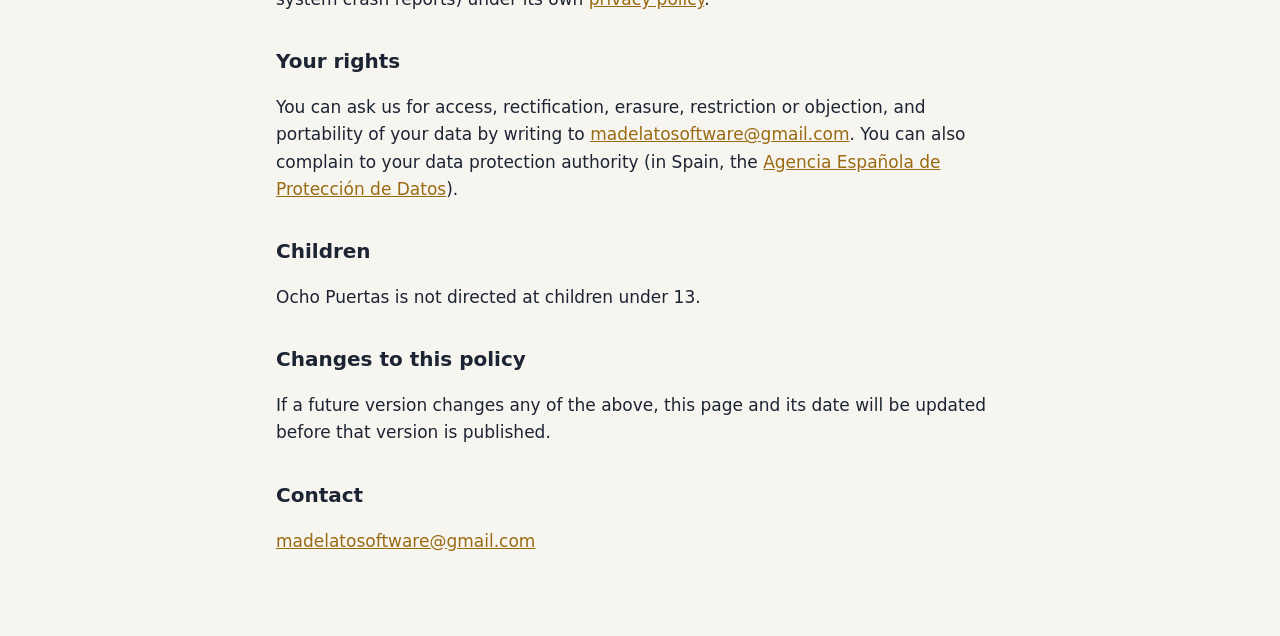
==== commit 69cb6f13: "Política: en cada nivel, si es un asedio y su fuerza Co-Authored-By: Claude Opus 5.5 <noreply@anthro" ====
--- a/en.html
+++ b/en.html
@@ -40,7 +40,7 @@
 <li>when the game opens: language, phone model, Android version, the graphics quality, graphics engine (Normal or Compatibility) and frame rate limit, and whether it is the first time and the install day;</li>
 <li>when you accept the statistics: that you accepted and from where (first launch or Settings);</li>
 <li>in the intro: whether you skipped it and how many seconds you watched;</li>
-<li>in each level: which one, the difficulty and the attempt number; how it ended (won, lost, left or closed), stars and wave reached, gate health and gold left, how long you played and how many seconds at ×2 and ×3 speed, which towers you built, upgraded, specialized or sold, which enemies damaged the gate and how much, how many times you used abilities, how many waves you called early and how smoothly the game ran (frames per second);</li>
+<li>in each level: which one, whether it is a siege and its strength, the difficulty and the attempt number; how it ended (won, lost, left or closed), stars and wave reached, gate health and gold left, how long you played and how many seconds at ×2 and ×3 speed, which towers you built, upgraded, specialized or sold, which enemies damaged the gate and how much, how many times you used abilities, how many waves you called early and how smoothly the game ran (frames per second);</li>
 <li>the upgrades you buy in the skill tree and the settings you change (and to what value);</li>
 <li>whether you open "Suggestions and contact" and whether your email app could be opened (not the content of the email);</li>
 <li>game errors: where in the code they happened and a short message, without file paths from your phone (at most 5 per session);</li>
